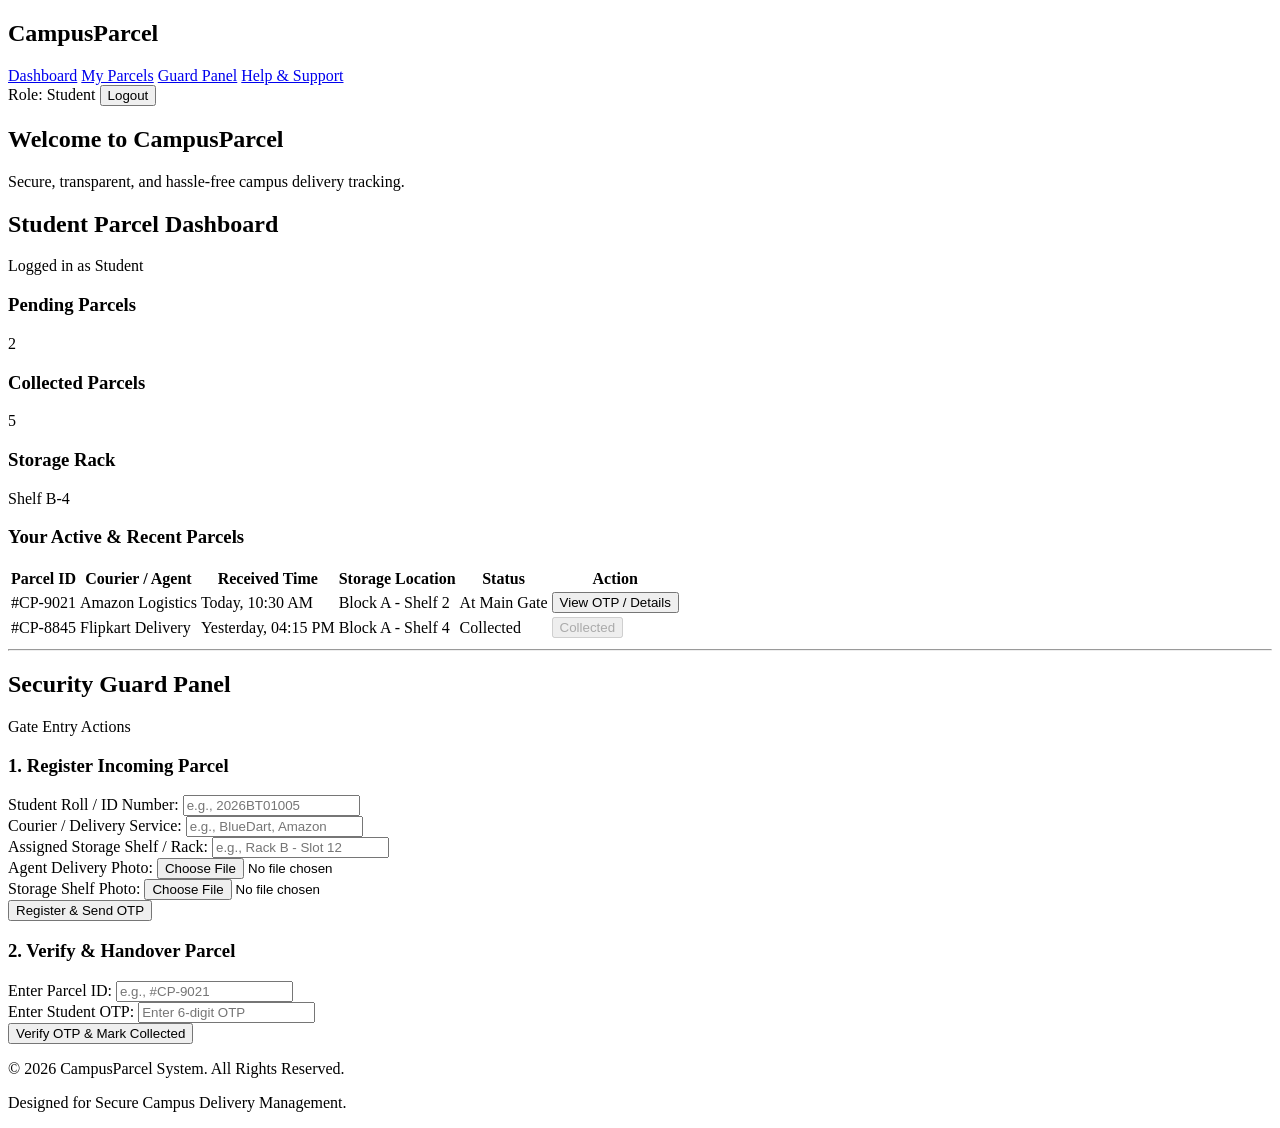
==== CampusParcel/CampusParcel-student/index.html @ 2a8f391f "Add files via upload" ====
<!DOCTYPE html>
<html lang="en">
<head>
    <meta charset="UTF-8">
    <meta name="viewport" content="width=device-width, initial-scale=1.0">
    <title>CampusParcel - Home & Dashboard</title>
    
    <!-- Link external CSS files -->
    <link rel="stylesheet" href="/Styles/header.css">
    <link rel="stylesheet" href="/Styles/footer.css">
    <link rel="stylesheet" href="/Styles/style.css"> 
</head>
<body>

    <!-- Header Section -->
    <header class="navbar">
        <div class="logo-container">
            <h2>Campus<span>Parcel</span></h2>
        </div>
        <nav class="nav-links">
            <a href="#dashboard" class="active">Dashboard</a>
            <a href="#my-parcels">My Parcels</a>
            <a href="#guard-panel">Guard Panel</a>
            <a href="#support">Help & Support</a>
        </nav>
        <div class="user-profile">
            <span class="user-role">Role: Student</span>
            <button class="btn-logout">Logout</button>
        </div>
    </header>

    <!-- Main Content Container -->
    <main class="main-container">

        <!-- Welcome Banner -->
        <section class="welcome-banner">
            <h1>Welcome to CampusParcel</h1>
            <p>Secure, transparent, and hassle-free campus delivery tracking.</p>
        </section>

        <!-- SECTION 1: STUDENT / COLLECTOR DASHBOARD -->
        <section class="dashboard-section" id="student-view">
            <div class="section-header">
                <h2>Student Parcel Dashboard</h2>
                <span class="badge badge-info">Logged in as Student</span>
            </div>

            <!-- Parcel Status Summary Cards -->
            <div class="stats-grid">
                <div class="stat-card">
                    <h3>Pending Parcels</h3>
                    <p class="stat-number">2</p>
                </div>
                <div class="stat-card">
                    <h3>Collected Parcels</h3>
                    <p class="stat-number">5</p>
                </div>
                <div class="stat-card">
                    <h3>Storage Rack</h3>
                    <p class="stat-number">Shelf B-4</p>
                </div>
            </div>

            <!-- Recent Parcels Table -->
            <div class="table-container">
                <h3>Your Active & Recent Parcels</h3>
                <table>
                    <thead>
                        <tr>
                            <th>Parcel ID</th>
                            <th>Courier / Agent</th>
                            <th>Received Time</th>
                            <th>Storage Location</th>
                            <th>Status</th>
                            <th>Action</th>
                        </tr>
                    </thead>
                    <tbody>
                        <tr>
                            <td>#CP-9021</td>
                            <td>Amazon Logistics</td>
                            <td>Today, 10:30 AM</td>
                            <td>Block A - Shelf 2</td>
                            <td><span class="status status-pending">At Main Gate</span></td>
                            <td><button class="btn-primary">View OTP / Details</button></td>
                        </tr>
                        <tr>
                            <td>#CP-8845</td>
                            <td>Flipkart Delivery</td>
                            <td>Yesterday, 04:15 PM</td>
                            <td>Block A - Shelf 4</td>
                            <td><span class="status status-success">Collected</span></td>
                            <td><button class="btn-secondary" disabled>Collected</button></td>
                        </tr>
                    </tbody>
                </table>
            </div>
        </section>

        <hr class="section-divider">

        <!-- SECTION 2: GUARD / SECURITY DASHBOARD -->
        <section class="dashboard-section" id="guard-view">
            <div class="section-header">
                <h2>Security Guard Panel</h2>
                <span class="badge badge-warning">Gate Entry Actions</span>
            </div>

            <div class="guard-grid">
                
                <!-- Action 1: Register New Incoming Parcel -->
                <div class="card">
                    <h3>1. Register Incoming Parcel</h3>
                    <form class="parcel-form">
                        <div class="form-group">
                            <label for="student-id">Student Roll / ID Number:</label>
                            <input type="text" id="student-id" placeholder="e.g., 2026BT01005" required>
                        </div>

                        <div class="form-group">
                            <label for="courier-name">Courier / Delivery Service:</label>
                            <input type="text" id="courier-name" placeholder="e.g., BlueDart, Amazon" required>
                        </div>

                        <div class="form-group">
                            <label for="storage-loc">Assigned Storage Shelf / Rack:</label>
                            <input type="text" id="storage-loc" placeholder="e.g., Rack B - Slot 12" required>
                        </div>

                        <div class="form-group">
                            <label>Agent Delivery Photo:</label>
                            <input type="file" accept="image/*" capture="environment">
                        </div>

                        <div class="form-group">
                            <label>Storage Shelf Photo:</label>
                            <input type="file" accept="image/*" capture="environment">
                        </div>

                        <button type="button" class="btn-primary">Register & Send OTP</button>
                    </form>
                </div>

                <!-- Action 2: Handover Parcel via OTP Verification -->
                <div class="card">
                    <h3>2. Verify & Handover Parcel</h3>
                    <form class="verify-form">
                        <div class="form-group">
                            <label for="parcel-id-input">Enter Parcel ID:</label>
                            <input type="text" id="parcel-id-input" placeholder="e.g., #CP-9021" required>
                        </div>

                        <div class="form-group">
                            <label for="otp-input">Enter Student OTP:</label>
                            <input type="text" id="otp-input" maxlength="6" placeholder="Enter 6-digit OTP" required>
                        </div>

                        <button type="button" class="btn-success">Verify OTP & Mark Collected</button>
                    </form>
                </div>

            </div>
        </section>

    </main>

    <!-- Footer Section -->
    <footer class="footer">
        <div class="footer-content">
            <p>&copy; 2026 CampusParcel System. All Rights Reserved.</p>
            <p>Designed for Secure Campus Delivery Management.</p>
        </div>
    </footer>

</body>
</html>
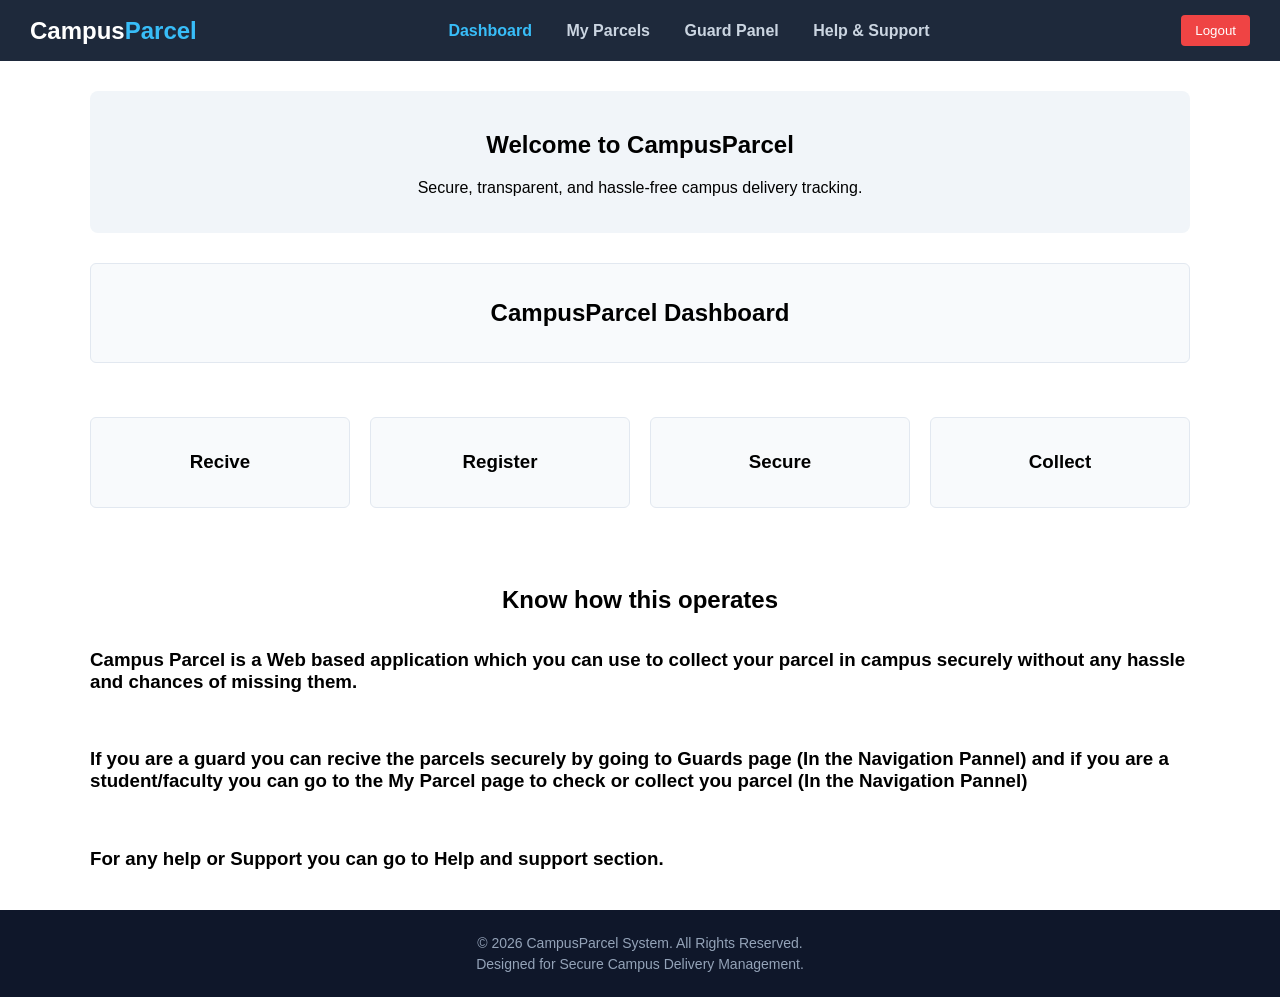
==== commit 9ec53dfd: "Add files via upload I have created and linked 3 pages which are My Parcel, Guards and Help & Suppor" ====
--- a/CampusParcel/CampusParcel-student/index.html
+++ b/CampusParcel/CampusParcel-student/index.html
@@ -6,9 +6,9 @@
     <title>CampusParcel - Home & Dashboard</title>
     
     <!-- Link external CSS files -->
-    <link rel="stylesheet" href="/Styles/header.css">
-    <link rel="stylesheet" href="/Styles/footer.css">
-    <link rel="stylesheet" href="/Styles/style.css"> 
+    <link rel="stylesheet" href="../Styles/style.css"> 
+    <link rel="stylesheet" href="../Styles/header.css">
+    <link rel="stylesheet" href="../Styles/footer.css">
 </head>
 <body>
 
@@ -18,14 +18,17 @@
             <h2>Campus<span>Parcel</span></h2>
         </div>
         <nav class="nav-links">
-            <a href="#dashboard" class="active">Dashboard</a>
-            <a href="#my-parcels">My Parcels</a>
-            <a href="#guard-panel">Guard Panel</a>
-            <a href="#support">Help & Support</a>
+            <a href="index.html" class="active">Dashboard</a>
+            <a href="my-parcel.html">My Parcels</a>
+            <a href="guard-panel.html">Guard Panel</a>
+            <a href="support.html">Help & Support</a>
         </nav>
         <div class="user-profile">
-            <span class="user-role">Role: Student</span>
-            <button class="btn-logout">Logout</button>
+
+            <button class="btn-logout"
+            onclick="window.location.href='index.html'">
+            Logout
+            </button>
         </div>
     </header>
 
@@ -41,124 +44,39 @@
         <!-- SECTION 1: STUDENT / COLLECTOR DASHBOARD -->
         <section class="dashboard-section" id="student-view">
             <div class="section-header">
-                <h2>Student Parcel Dashboard</h2>
-                <span class="badge badge-info">Logged in as Student</span>
+                <h2>CampusParcel Dashboard</h2>
             </div>
+            <br>
+            <br>
+            <br>
+
 
             <!-- Parcel Status Summary Cards -->
             <div class="stats-grid">
                 <div class="stat-card">
-                    <h3>Pending Parcels</h3>
-                    <p class="stat-number">2</p>
+                    <h3>Recive</h3>
                 </div>
                 <div class="stat-card">
-                    <h3>Collected Parcels</h3>
-                    <p class="stat-number">5</p>
+                    <h3>Register</h3>
                 </div>
                 <div class="stat-card">
-                    <h3>Storage Rack</h3>
-                    <p class="stat-number">Shelf B-4</p>
+                    <h3>Secure</h3>
+                </div>
+                <div class="stat-card">
+                    <h3>Collect</h3>
                 </div>
             </div>
 
-            <!-- Recent Parcels Table -->
-            <div class="table-container">
-                <h3>Your Active & Recent Parcels</h3>
-                <table>
-                    <thead>
-                        <tr>
-                            <th>Parcel ID</th>
-                            <th>Courier / Agent</th>
-                            <th>Received Time</th>
-                            <th>Storage Location</th>
-                            <th>Status</th>
-                            <th>Action</th>
-                        </tr>
-                    </thead>
-                    <tbody>
-                        <tr>
-                            <td>#CP-9021</td>
-                            <td>Amazon Logistics</td>
-                            <td>Today, 10:30 AM</td>
-                            <td>Block A - Shelf 2</td>
-                            <td><span class="status status-pending">At Main Gate</span></td>
-                            <td><button class="btn-primary">View OTP / Details</button></td>
-                        </tr>
-                        <tr>
-                            <td>#CP-8845</td>
-                            <td>Flipkart Delivery</td>
-                            <td>Yesterday, 04:15 PM</td>
-                            <td>Block A - Shelf 4</td>
-                            <td><span class="status status-success">Collected</span></td>
-                            <td><button class="btn-secondary" disabled>Collected</button></td>
-                        </tr>
-                    </tbody>
-                </table>
-            </div>
-        </section>
+            <br>
 
-        <hr class="section-divider">
 
-        <!-- SECTION 2: GUARD / SECURITY DASHBOARD -->
-        <section class="dashboard-section" id="guard-view">
-            <div class="section-header">
-                <h2>Security Guard Panel</h2>
-                <span class="badge badge-warning">Gate Entry Actions</span>
-            </div>
-
-            <div class="guard-grid">
-                
-                <!-- Action 1: Register New Incoming Parcel -->
-                <div class="card">
-                    <h3>1. Register Incoming Parcel</h3>
-                    <form class="parcel-form">
-                        <div class="form-group">
-                            <label for="student-id">Student Roll / ID Number:</label>
-                            <input type="text" id="student-id" placeholder="e.g., 2026BT01005" required>
-                        </div>
-
-                        <div class="form-group">
-                            <label for="courier-name">Courier / Delivery Service:</label>
-                            <input type="text" id="courier-name" placeholder="e.g., BlueDart, Amazon" required>
-                        </div>
-
-                        <div class="form-group">
-                            <label for="storage-loc">Assigned Storage Shelf / Rack:</label>
-                            <input type="text" id="storage-loc" placeholder="e.g., Rack B - Slot 12" required>
-                        </div>
-
-                        <div class="form-group">
-                            <label>Agent Delivery Photo:</label>
-                            <input type="file" accept="image/*" capture="environment">
-                        </div>
-
-                        <div class="form-group">
-                            <label>Storage Shelf Photo:</label>
-                            <input type="file" accept="image/*" capture="environment">
-                        </div>
-
-                        <button type="button" class="btn-primary">Register & Send OTP</button>
-                    </form>
-                </div>
-
-                <!-- Action 2: Handover Parcel via OTP Verification -->
-                <div class="card">
-                    <h3>2. Verify & Handover Parcel</h3>
-                    <form class="verify-form">
-                        <div class="form-group">
-                            <label for="parcel-id-input">Enter Parcel ID:</label>
-                            <input type="text" id="parcel-id-input" placeholder="e.g., #CP-9021" required>
-                        </div>
-
-                        <div class="form-group">
-                            <label for="otp-input">Enter Student OTP:</label>
-                            <input type="text" id="otp-input" maxlength="6" placeholder="Enter 6-digit OTP" required>
-                        </div>
-
-                        <button type="button" class="btn-success">Verify OTP & Mark Collected</button>
-                    </form>
-                </div>
-
+            <div>
+                <h2 class="Know-how-to">Know how this operates</h2>
+                <h3>Campus Parcel is a Web based application which you can use to collect your parcel in campus securely without any hassle and chances of missing them.</h3>
+                <br>
+                <h3>If you are a guard you can recive the parcels securely by going to Guards page (In the Navigation Pannel) and if you are a student/faculty you can go to the My Parcel page to check or collect you parcel (In the Navigation Pannel) </h3>
+                <br>
+                <h3>For any help or Support you can go to Help and support section.</h3>
             </div>
         </section>
 
--- a/CampusParcel/Styles/style.css
+++ b/CampusParcel/Styles/style.css
@@ -0,0 +1,153 @@
+.main-container {
+    max-width: 1100px;
+    margin: 30px auto;
+    padding: 0 20px;
+}
+
+.welcome-banner {
+    background-color: #f1f5f9;
+    padding: 20px;
+    border-radius: 8px;
+    margin-bottom: 30px;
+    align-items: center;
+    text-align: center;
+}
+
+.stats-grid {
+    display: flex;
+    gap: 20px;
+    margin-bottom: 25px;
+}
+
+.stat-card {
+    flex: 1;
+    background: #f8fafc;
+    border: 1px solid #e2e8f0;
+    padding: 15px;
+    border-radius: 6px;
+    text-align: center;
+}
+
+.stat-number {
+    font-size: 24px;
+    font-weight: bold;
+    color: #2563eb;
+    margin: 5px 0 0 0;
+}
+
+.table-container table {
+    width: 100%;
+    border-collapse: collapse;
+    margin-top: 10px;
+}
+
+.table-container th, .table-container td {
+    border: 1px solid #cbd5e1;
+    padding: 12px;
+    text-align: left;
+}
+
+.table-container th {
+    background-color: #f1f5f9;
+}
+
+.status-pending {
+    background-color: #fef08a;
+    color: #854d0e;
+    padding: 4px 8px;
+    border-radius: 4px;
+}
+
+.status-success {
+    background-color: #bbf7d0;
+    color: #166534;
+    padding: 4px 8px;
+    border-radius: 4px;
+}
+
+.section-divider {
+    margin: 40px 0;
+    border: none;
+    border-top: 2px dashed #cbd5e1;
+}
+
+.guard-grid {
+    display: flex;
+    gap: 30px;
+}
+
+.card {
+    flex: 1;
+    border: 1px solid #cbd5e1;
+    padding: 20px;
+    border-radius: 8px;
+    background-color: #ffffff;
+}
+
+.form-group {
+    margin-bottom: 15px;
+}
+
+.form-group label {
+    display: block;
+    margin-bottom: 5px;
+    font-weight: bold;
+}
+
+.form-group input {
+    width: 95%;
+    padding: 8px;
+    border: 1px solid #cbd5e1;
+    border-radius: 4px;
+}
+
+.btn-primary {
+    background-color: #2563eb;
+    color: white;
+    border: none;
+    padding: 10px 16px;
+    border-radius: 4px;
+    cursor: pointer;
+}
+
+.btn-success {
+    background-color: #16a34a;
+    color: white;
+    border: none;
+    padding: 10px 16px;
+    border-radius: 4px;
+    cursor: pointer;
+}
+
+
+.user-profile {
+    display: flex;
+    align-items: center;
+    gap: 15px;
+}
+
+.btn-logout {
+    background-color: #ef4444;
+    color: white;
+    border: none;
+    padding: 8px 14px;
+    border-radius: 4px;
+    cursor: pointer;
+}
+
+
+.section-header {
+    flex: 1;
+    background: #f8fafc;
+    border: 1px solid #e2e8f0;
+    padding: 15px;
+    border-radius: 6px;
+    text-align: center;
+}
+
+.Know-how-to {
+    flex: 1;
+    padding: 15px;
+    border-radius: 6px;
+    text-align: center;
+}
--- a/CampusParcel/Styles/header.css
+++ b/CampusParcel/Styles/header.css
@@ -0,0 +1,47 @@
+body {
+    margin: 0;
+    font-family: Arial, sans-serif;
+}
+
+.navbar {
+    display: flex;
+    justify-content: space-between;
+    align-items: center;
+    background-color: #1e293b;
+    color: white;
+    padding: 15px 30px;
+}
+
+.logo-container h2 {
+    margin: 0;
+}
+
+.logo-container span {
+    color: #38bdf8;
+}
+
+.nav-links a {
+    color: #cbd5e1;
+    text-decoration: none;
+    margin: 0 15px;
+    font-weight: bold;
+}
+
+.nav-links a.active, .nav-links a:hover {
+    color: #38bdf8;
+}
+
+.user-profile {
+    display: flex;
+    align-items: center;
+    gap: 15px;
+}
+
+.btn-logout {
+    background-color: #ef4444;
+    color: white;
+    border: none;
+    padding: 8px 14px;
+    border-radius: 4px;
+    cursor: pointer;
+}
--- a/CampusParcel/Styles/footer.css
+++ b/CampusParcel/Styles/footer.css
@@ -0,0 +1,12 @@
+.footer {
+    background-color: #0f172a;
+    color: #94a3b8;
+    text-align: center;
+    padding: 20px 0;
+    margin-top: 40px;
+}
+
+.footer-content p {
+    margin: 5px 0;
+    font-size: 14px;
+}
